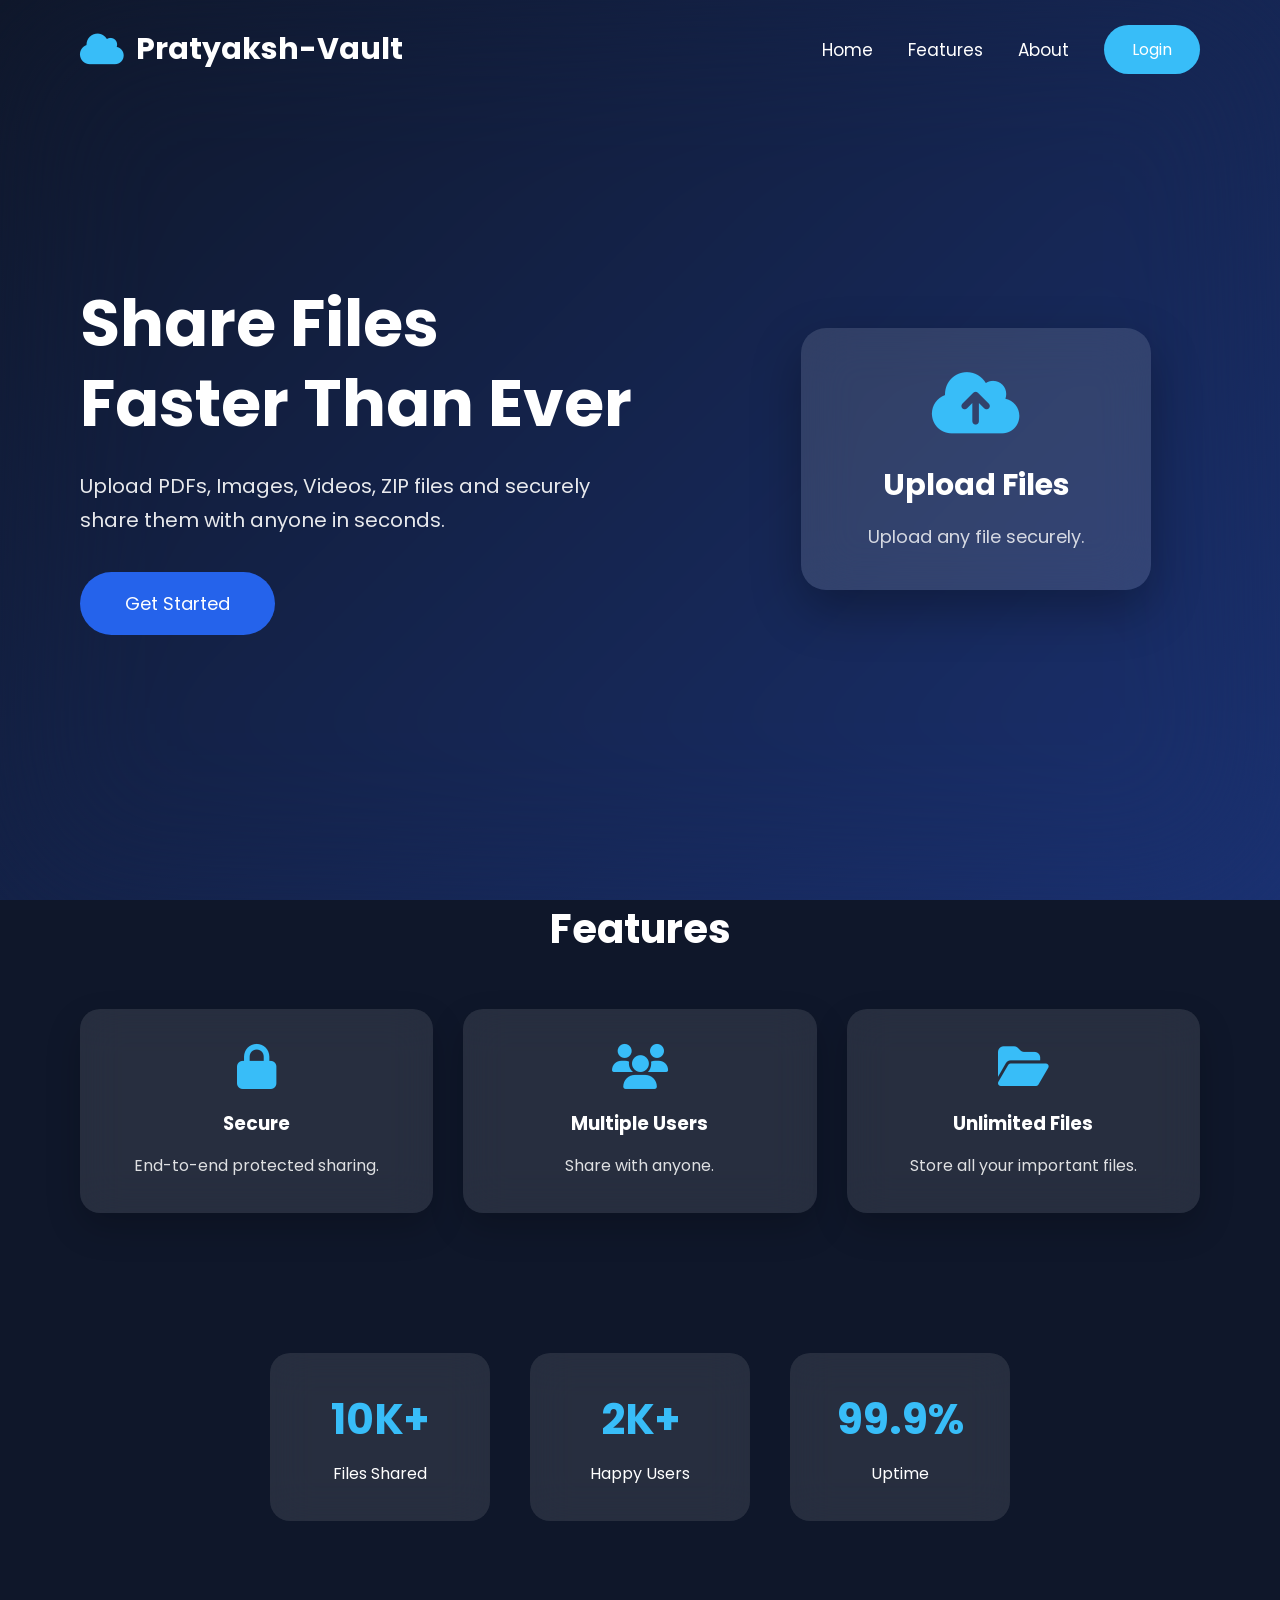
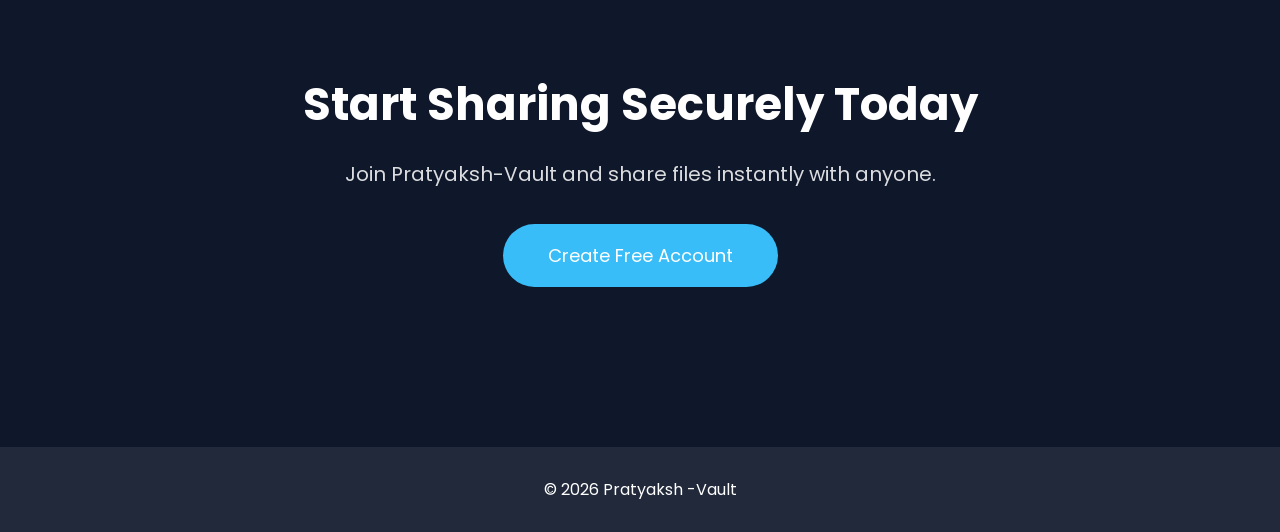
==== index.html @ 482f6356 "Update index.html" ====
<!DOCTYPE html>
<html lang="en">
<head>
    <meta charset="UTF-8">
    <meta name="viewport" content="width=device-width, initial-scale=1.0">
    <title>Pratyaksh-Vault</title>
<link rel="manifest" href="manifest.json">
    <meta name="theme-color" content="#0b1f3a">
    <link rel="stylesheet" href="css/style.css">

    <!-- Google Font -->
    <link href="https://fonts.googleapis.com/css2?family=Poppins:wght@300;400;500;600;700&display=swap" rel="stylesheet">

    <!-- Font Awesome -->
    <link rel="stylesheet"
    href="https://cdnjs.cloudflare.com/ajax/libs/font-awesome/6.7.2/css/all.min.css">
<link rel="icon" type="image/png" href="icon-192.png">

</head>

<body>
<div id="installOverlay" style="
display:none;
position:fixed;
top:0;
left:0;
width:100%;
height:100%;
background:#0b1f3a;
color:white;
z-index:99999;
justify-content:center;
align-items:center;
flex-direction:column;
text-align:center;
padding:20px;">

<img src="icon-192.png" width="120">

<h1>Pratyaksh Vault</h1>

<p>
Install the app for the best and fastest experience.
</p>

<button id="installNow" style="
padding:15px 35px;
font-size:18px;
border:none;
border-radius:10px;
background:#2196F3;
color:white;
cursor:pointer;
margin-top:20px;">

📲 Install Now

</button>

<br><br>

<button id="continueBrowser" style="
padding:10px 25px;
border:none;
border-radius:8px;
cursor:pointer;">

Continue in Browser

</button>

</div>

<div class="background"></div>

<header>

    <div class="logo">
        <i class="fa-solid fa-cloud"></i>
        Pratyaksh-Vault
    </div>

    <nav>

        <a href="#">Home</a>
        <a href="#">Features</a>
        <a href="#">About</a>
<button id="installBtn" style="display:none;">
Install App
</button>
        <button class="login-btn">
            Login
        </button>

    </nav>

</header>

<section class="hero">

    <div class="left">

        <h1>
            Share Files <br>
            Faster Than Ever
        </h1>

        <p>

            Upload PDFs, Images, Videos, ZIP files and
            securely share them with anyone in seconds.

        </p>

        <button class="start">

            Get Started

        </button>

    </div>

    <div class="right">

        <div class="card">

            <i class="fa-solid fa-cloud-arrow-up"></i>

            <h2>Upload Files</h2>

            <p>

                Upload any file securely.

            </p>

        </div>

    </div>

</section>

<section class="features">

    <h2>Features</h2>

    <div class="grid">

        <div class="box">
            <i class="fa-solid fa-lock"></i>
            <h3>Secure</h3>
            <p>End-to-end protected sharing.</p>
        </div>

        <div class="box">
            <i class="fa-solid fa-users"></i>
            <h3>Multiple Users</h3>
            <p>Share with anyone.</p>
        </div>

        <div class="box">
            <i class="fa-solid fa-folder-open"></i>
            <h3>Unlimited Files</h3>
            <p>Store all your important files.</p>
        </div>

    </div>

</section>
<!-- Statistics -->

<section class="stats">

    <div class="stat-card">
        <h2>10K+</h2>
        <p>Files Shared</p>
    </div>

    <div class="stat-card">
        <h2>2K+</h2>
        <p>Happy Users</p>
    </div>

    <div class="stat-card">
        <h2>99.9%</h2>
        <p>Uptime</p>
    </div>

</section>
<!-- Call To Action -->

<section class="cta">

    <h2>Start Sharing Securely Today</h2>

    <p>
        Join Pratyaksh-Vault and share files instantly with anyone.
    </p>

    <button class="cta-btn">Create Free Account</button>

</section>
<footer>

© 2026 Pratyaksh -Vault 

</footer>

<script src="js/script.js"></script>
<script src="js/install.js"></script>
</body>
</html>
---- css/style.css ----
/* ===========================
   CloudShare Pro
   Modern Glassmorphism Design
=========================== */

*{
    margin:0;
    padding:0;
    box-sizing:border-box;
    font-family:'Poppins',sans-serif;
}

body{
    background:#0f172a;
    color:white;
    overflow-x:hidden;
}

/* Animated Background */

.background{
    position:fixed;
    width:100%;
    height:100%;
    background:linear-gradient(
        135deg,
        #0f172a,
        #1e3a8a,
        #7c3aed,
        #2563eb
    );
    background-size:400% 400%;
    animation:gradient 12s ease infinite;
    z-index:-2;
}

.background::before{
    content:"";
    position:absolute;
    width:100%;
    height:100%;
    backdrop-filter:blur(80px);
}

@keyframes gradient{

0%{
background-position:0% 50%;
}

50%{
background-position:100% 50%;
}

100%{
background-position:0% 50%;
}

}

/* Navbar */

header{

display:flex;

justify-content:space-between;

align-items:center;

padding:25px 80px;

}

.logo{

font-size:30px;

font-weight:700;

display:flex;

gap:12px;

align-items:center;

color:white;

}

.logo i{

color:#38bdf8;

font-size:35px;

}

nav{

display:flex;

align-items:center;

gap:35px;

}

nav a{

text-decoration:none;

color:white;

font-size:17px;

transition:.3s;

}

nav a:hover{

color:#38bdf8;

}

.login-btn{

padding:12px 28px;

border:none;

border-radius:30px;

background:#38bdf8;

color:white;

font-size:16px;

cursor:pointer;

transition:.3s;

}

.login-btn:hover{

transform:translateY(-3px);

box-shadow:0 10px 30px rgba(56,189,248,.4);

}

/* Hero */

.hero{

display:flex;

justify-content:space-between;

align-items:center;

padding:80px;

min-height:80vh;

}

.left{

width:50%;

}

.left h1{

font-size:65px;

line-height:80px;

margin-bottom:25px;

}

.left p{

font-size:20px;

line-height:34px;

opacity:.9;

margin-bottom:35px;

}

.start{

padding:18px 45px;

border:none;

border-radius:40px;

background:#2563eb;

font-size:18px;

color:white;

cursor:pointer;

transition:.4s;

}

.start:hover{

transform:scale(1.05);

box-shadow:0 15px 35px rgba(37,99,235,.5);

}

/* Upload Card */

.right{

display:flex;

justify-content:center;

align-items:center;

width:40%;

}

.card{

width:350px;

padding:40px;

border-radius:25px;

background:rgba(255,255,255,.12);

backdrop-filter:blur(25px);

text-align:center;

box-shadow:0 20px 50px rgba(0,0,0,.3);

transition:.4s;

}

.card:hover{

transform:translateY(-15px);

}

.card i{

font-size:70px;

color:#38bdf8;

margin-bottom:25px;

}

.card h2{

margin-bottom:15px;

font-size:30px;

}

.card p{

font-size:18px;

opacity:.8;

}
/* ===========================
   Features
=========================== */

.features{
    padding:80px;
    text-align:center;
}

.features h2{
    font-size:40px;
    margin-bottom:50px;
}

.grid{
    display:grid;
    grid-template-columns:repeat(auto-fit,minmax(250px,1fr));
    gap:30px;
}

.box{

    background:rgba(255,255,255,.10);

    backdrop-filter:blur(20px);

    padding:35px;

    border-radius:20px;

    transition:.4s;

    box-shadow:0 15px 35px rgba(0,0,0,.2);

}

.box:hover{

    transform:translateY(-12px);

}

.box i{

    font-size:45px;

    color:#38bdf8;

    margin-bottom:20px;

}

.box h3{

    margin-bottom:15px;

}

.box p{

    opacity:.85;

}

/* ===========================
   Statistics
=========================== */

.stats{

display:flex;

justify-content:center;

gap:40px;

padding:60px;

flex-wrap:wrap;

}

.stat-card{

background:rgba(255,255,255,.1);

padding:35px;

border-radius:20px;

width:220px;

text-align:center;

backdrop-filter:blur(20px);

transition:.3s;

}

.stat-card:hover{

transform:scale(1.05);

}

.stat-card h2{

font-size:42px;

color:#38bdf8;

margin-bottom:10px;

}

/* ===========================
   CTA
=========================== */

.cta{

padding:90px 20px;

text-align:center;

}

.cta h2{

font-size:45px;

margin-bottom:20px;

}

.cta p{

font-size:20px;

opacity:.85;

margin-bottom:35px;

}

.cta-btn{

padding:18px 45px;

border:none;

border-radius:40px;

background:#38bdf8;

color:white;

font-size:18px;

cursor:pointer;

transition:.3s;

}

.cta-btn:hover{

transform:scale(1.08);

box-shadow:0 10px 30px rgba(56,189,248,.4);

}

/* ===========================
   Footer
=========================== */

footer{

padding:30px;

text-align:center;

background:rgba(255,255,255,.08);

margin-top:70px;

}

/* ===========================
   Responsive
=========================== */

@media(max-width:900px){

header{

padding:20px;

flex-direction:column;

gap:20px;

}

.hero{

flex-direction:column;

text-align:center;

padding:40px 20px;

}

.left,.right{

width:100%;

}

.left h1{

font-size:45px;

line-height:55px;

}

.left p{

font-size:18px;

}

.card{

margin-top:40px;

width:100%;

max-width:350px;

}

.features{

padding:50px 20px;

}

.stats{

padding:40px 20px;

}

}
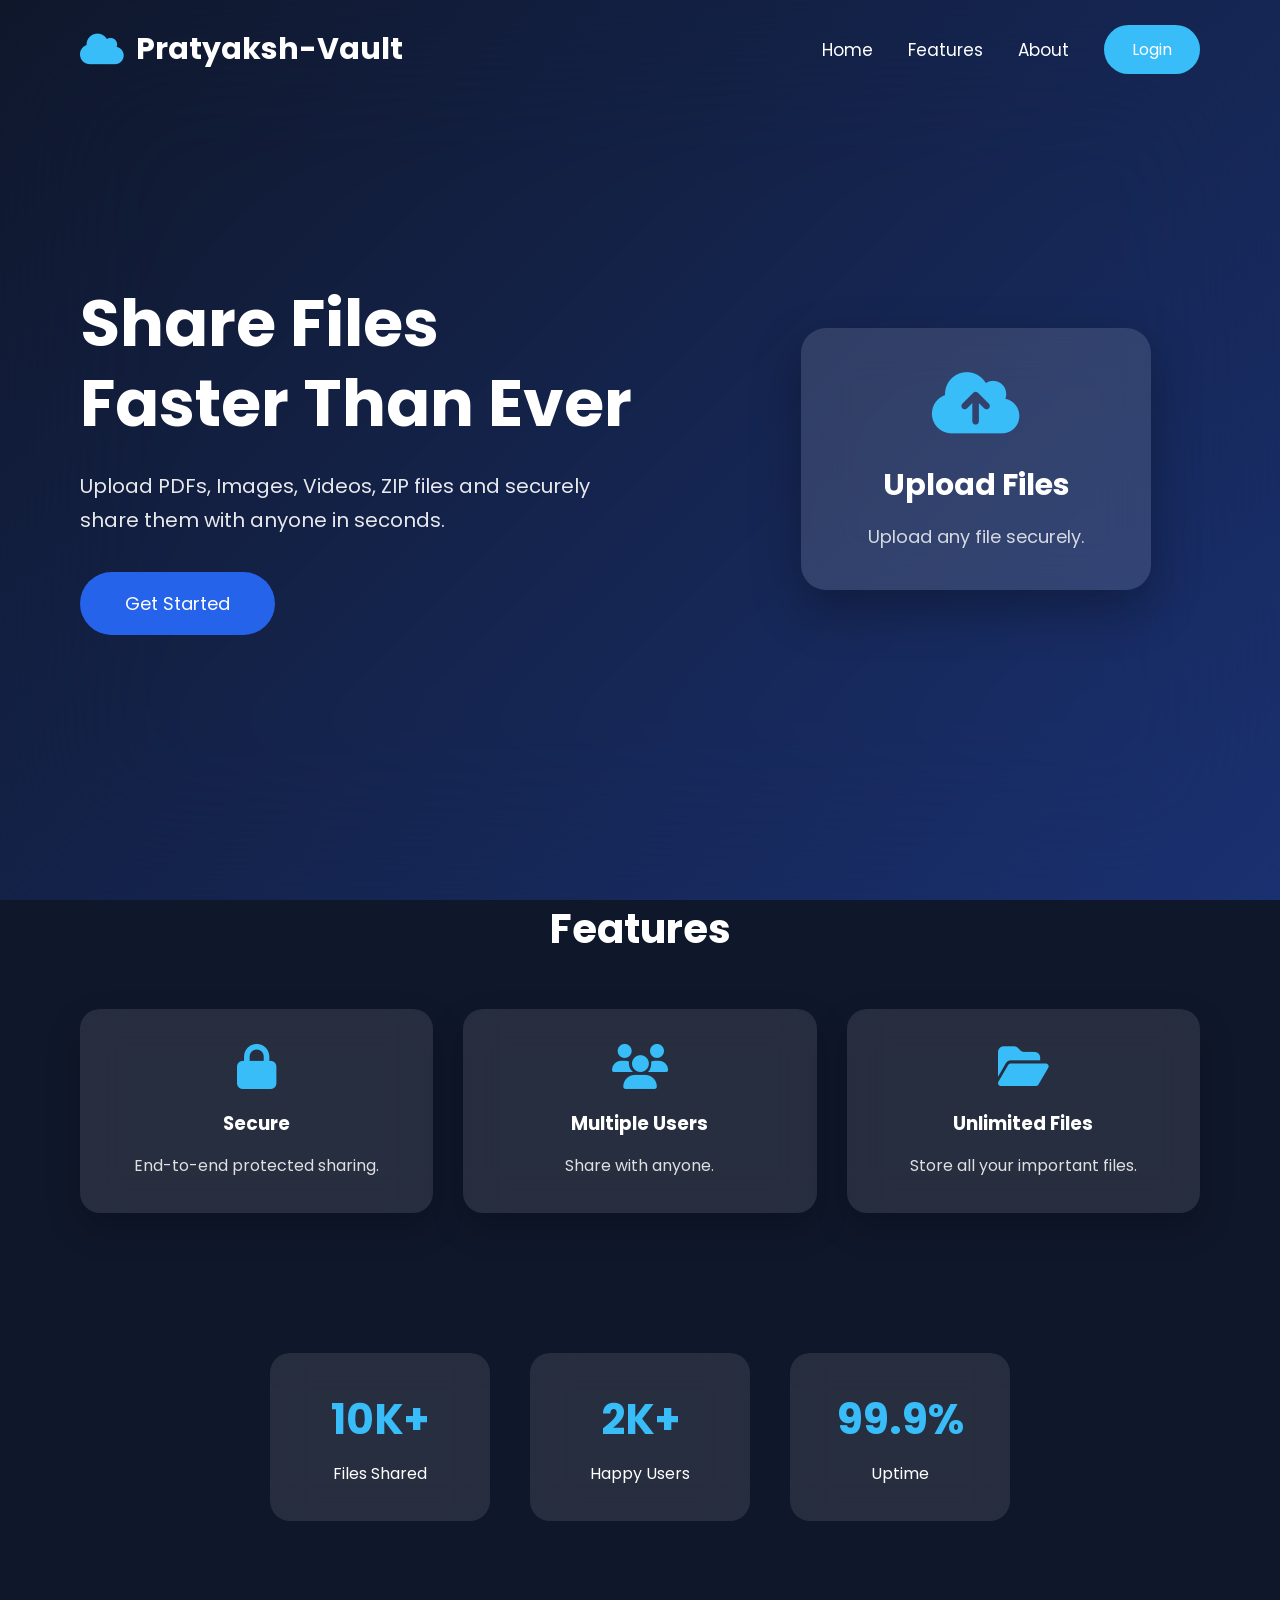
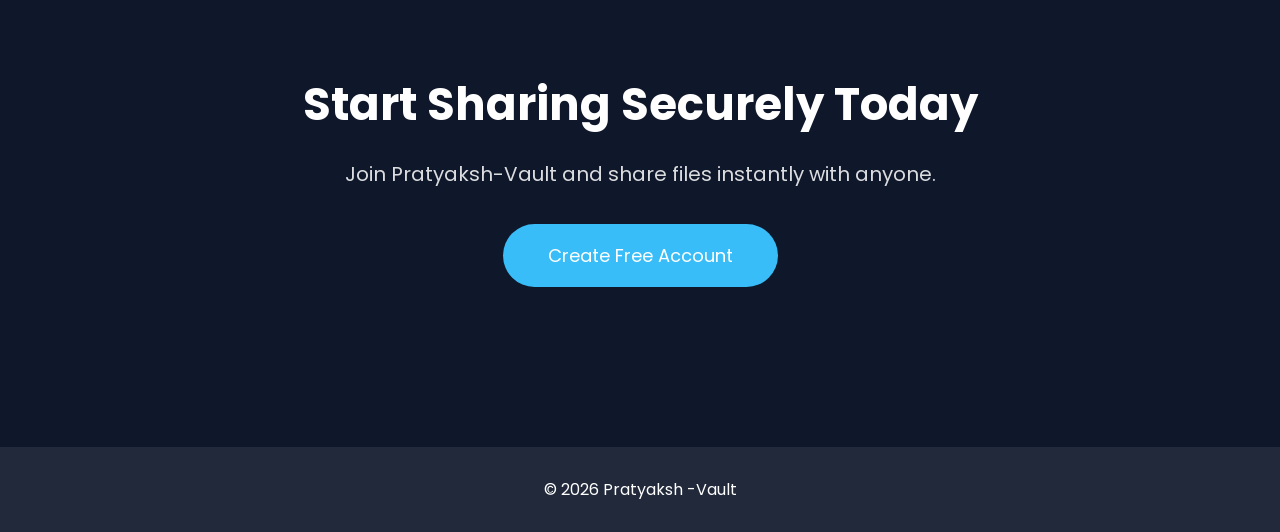
==== commit 9f1d13b4: "Update index.html" ====
--- a/index.html
+++ b/index.html
@@ -18,58 +18,8 @@
 
 </head>
 
-<body>
-<div id="installOverlay" style="
-display:none;
-position:fixed;
-top:0;
-left:0;
-width:100%;
-height:100%;
-background:#0b1f3a;
-color:white;
-z-index:99999;
-justify-content:center;
-align-items:center;
-flex-direction:column;
-text-align:center;
-padding:20px;">
-
-<img src="icon-192.png" width="120">
-
-<h1>Pratyaksh Vault</h1>
-
-<p>
-Install the app for the best and fastest experience.
-</p>
-
-<button id="installNow" style="
-padding:15px 35px;
-font-size:18px;
-border:none;
-border-radius:10px;
-background:#2196F3;
-color:white;
-cursor:pointer;
-margin-top:20px;">
-
-📲 Install Now
-
-</button>
-
-<br><br>
-
-<button id="continueBrowser" style="
-padding:10px 25px;
-border:none;
-border-radius:8px;
-cursor:pointer;">
-
-Continue in Browser
-
-</button>
-
-</div>
+<body>
+
 
 <div class="background"></div>
 
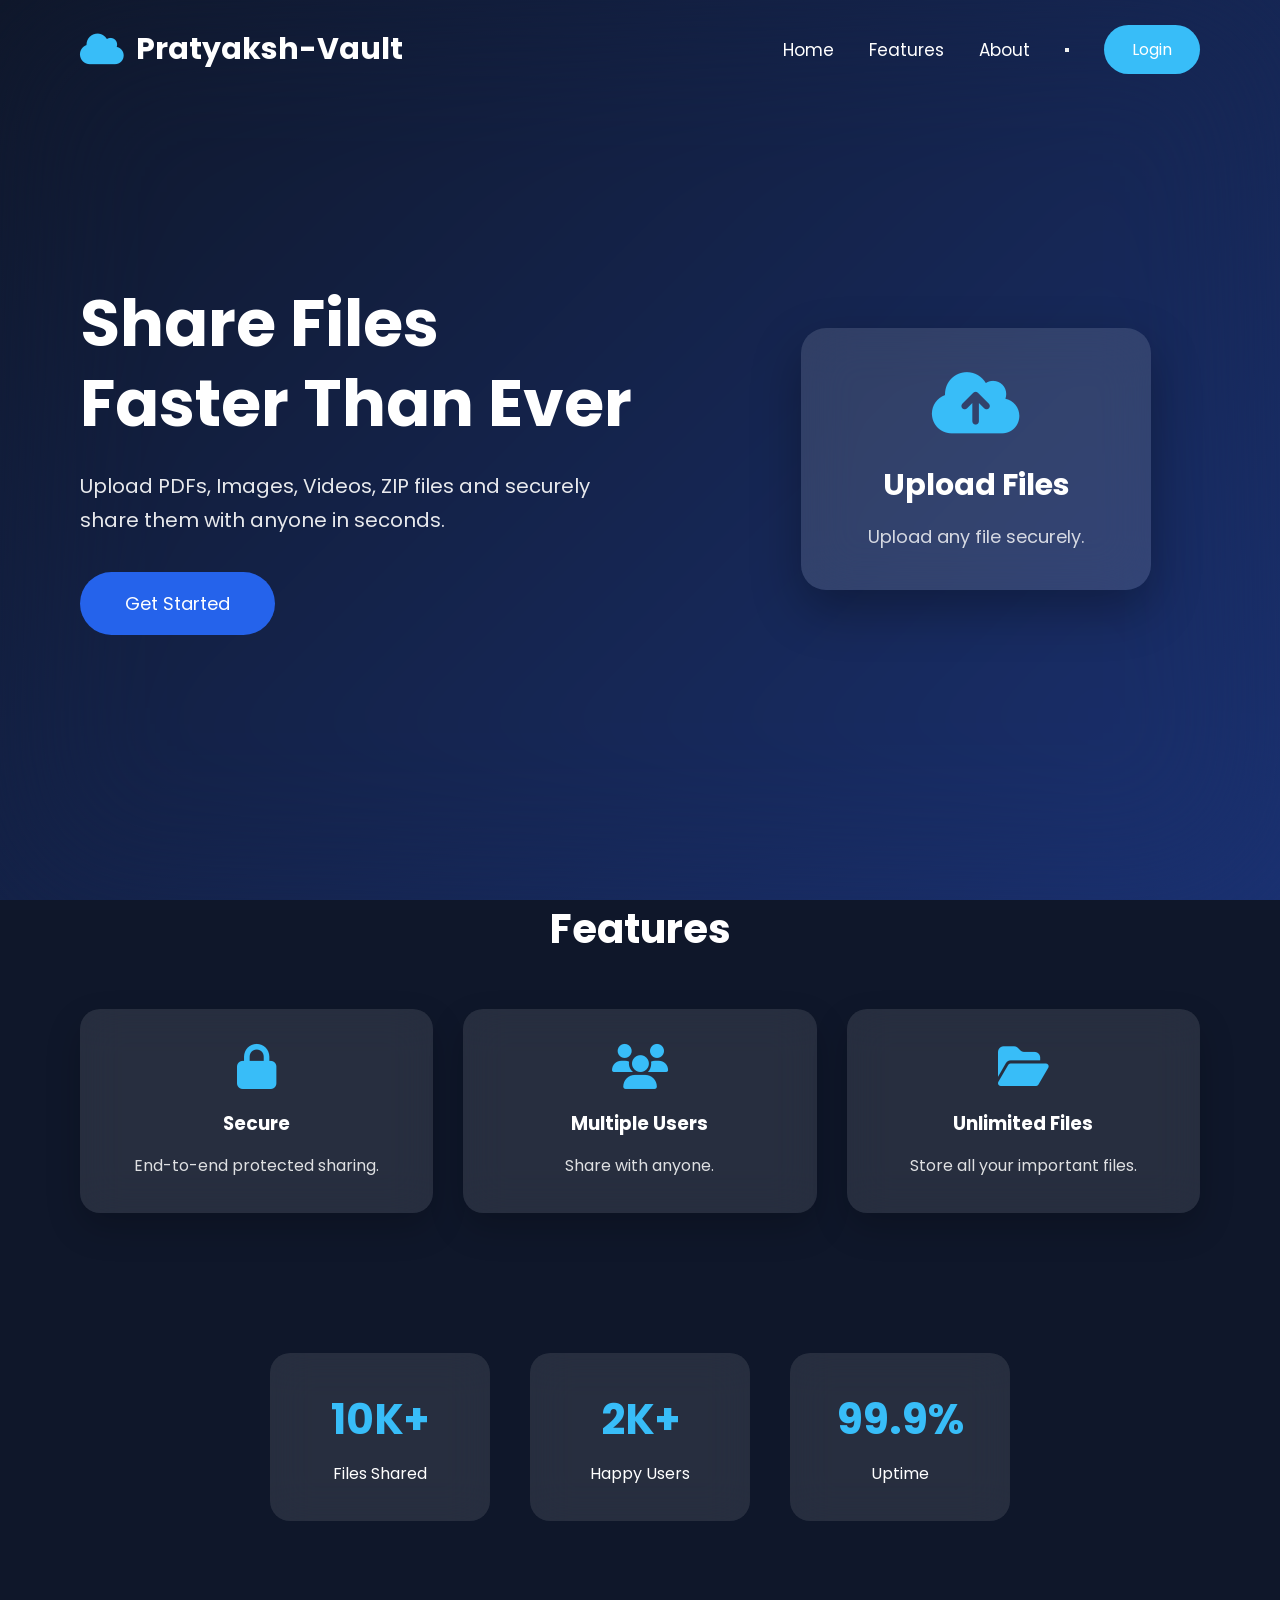
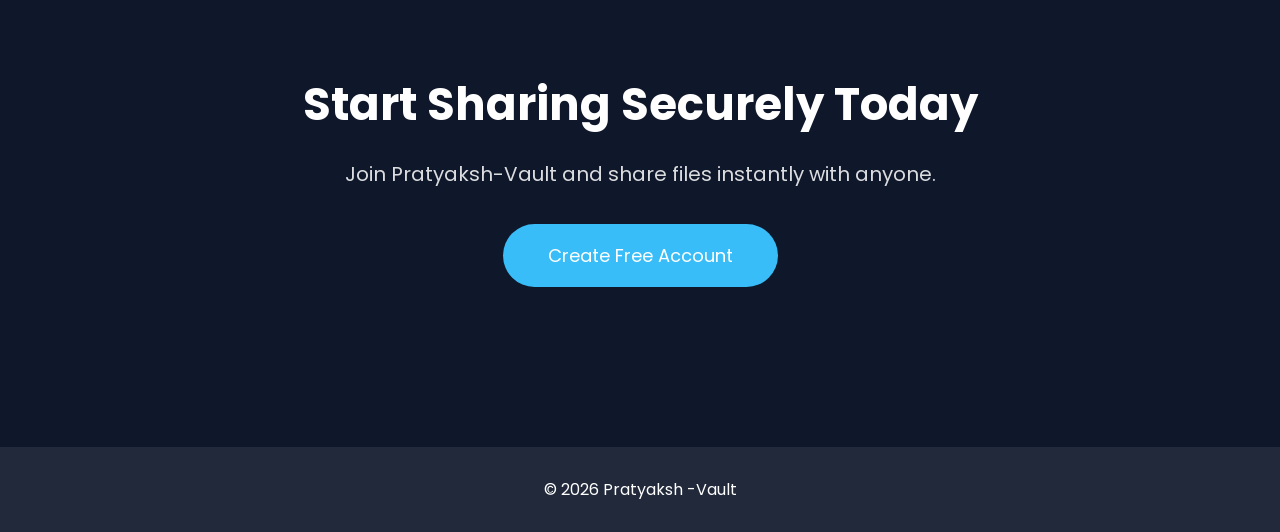
==== commit d3513239: "Update index.html" ====
--- a/index.html
+++ b/index.html
@@ -35,8 +35,7 @@
         <a href="#">Home</a>
         <a href="#">Features</a>
         <a href="#">About</a>
-<button id="installBtn" style="display:none;">
-Install App
+<button id="installBtn" style="display:inline-block;">
 </button>
         <button class="login-btn">
             Login
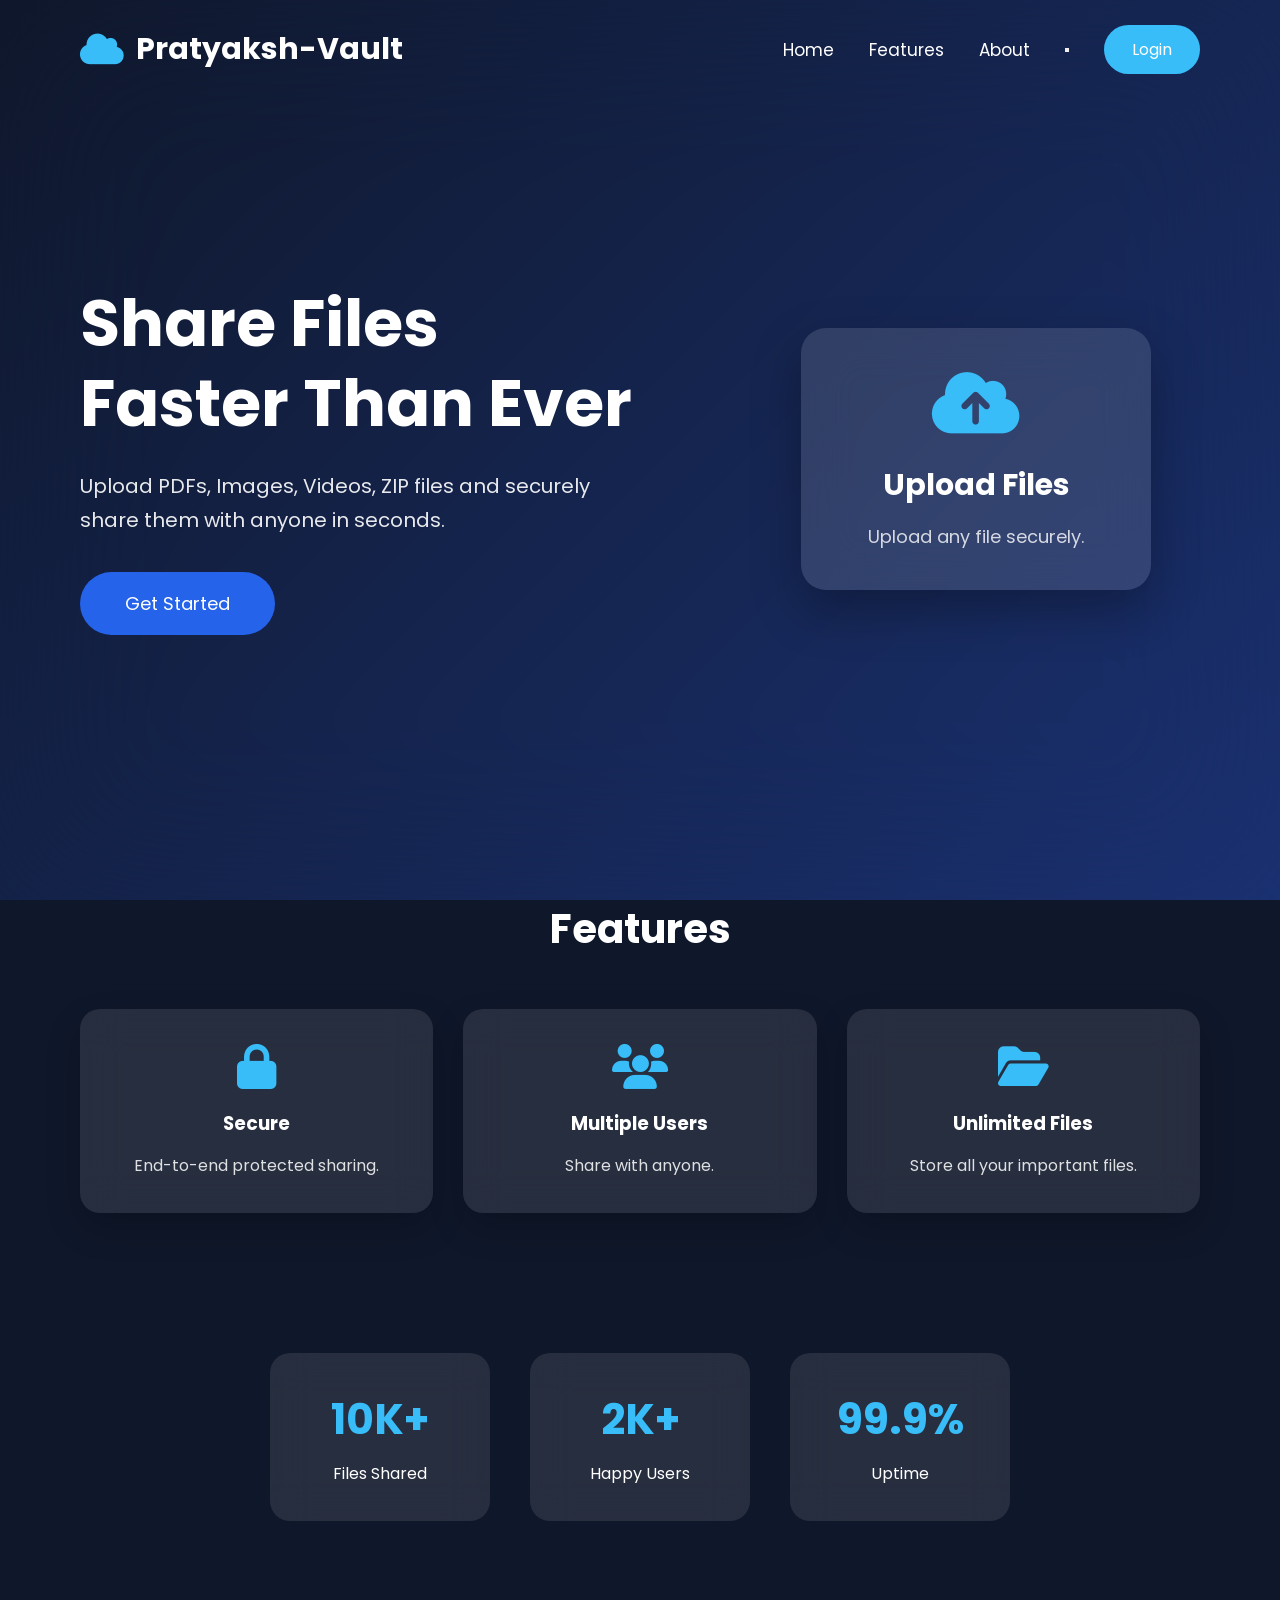
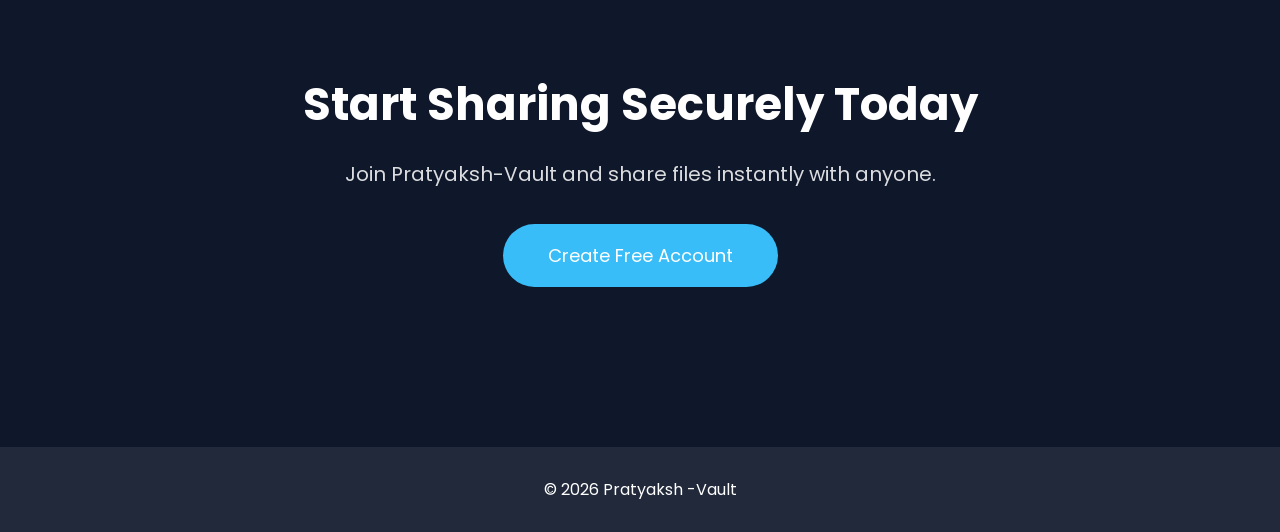
==== commit e9fa1e94: "Update index.html" ====
--- a/index.html
+++ b/index.html
@@ -35,7 +35,7 @@
         <a href="#">Home</a>
         <a href="#">Features</a>
         <a href="#">About</a>
-<button id="installBtn" style="display:inline-block;">
+<button id="installBtn">
 </button>
         <button class="login-btn">
             Login
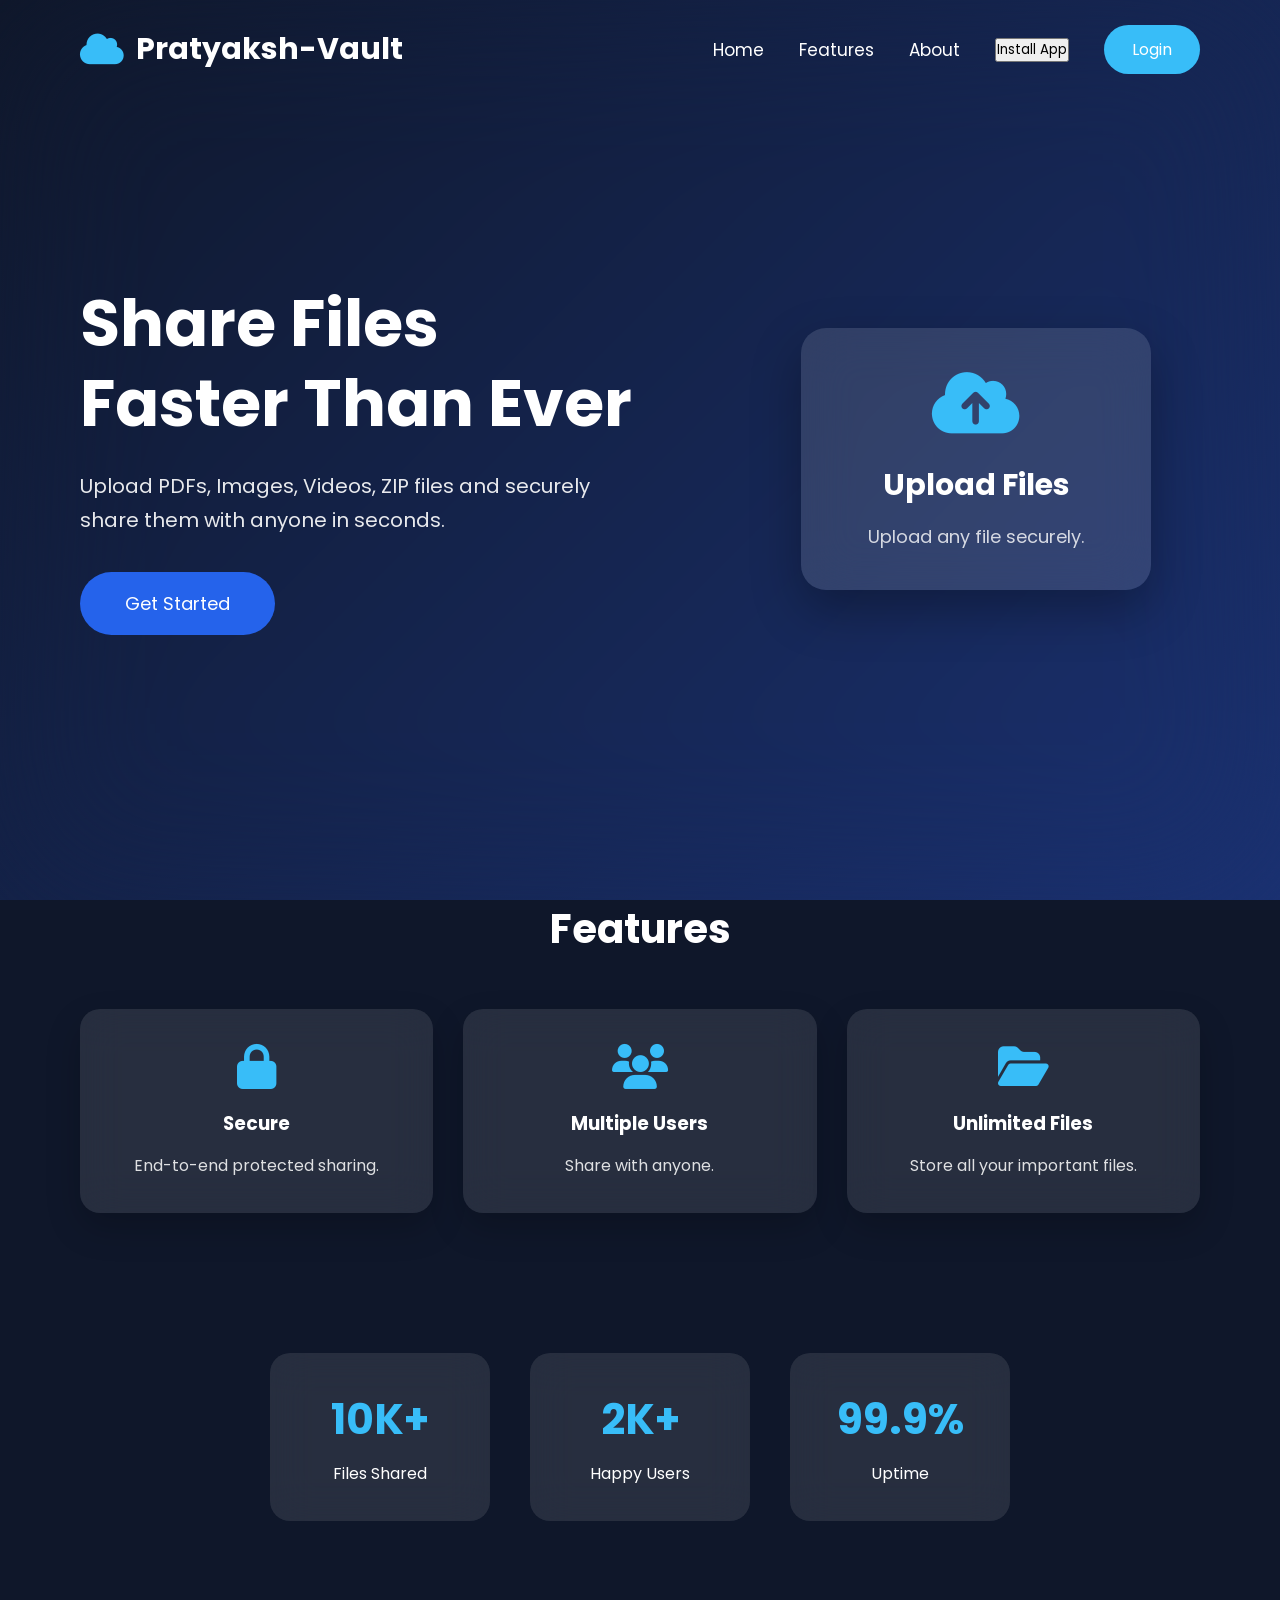
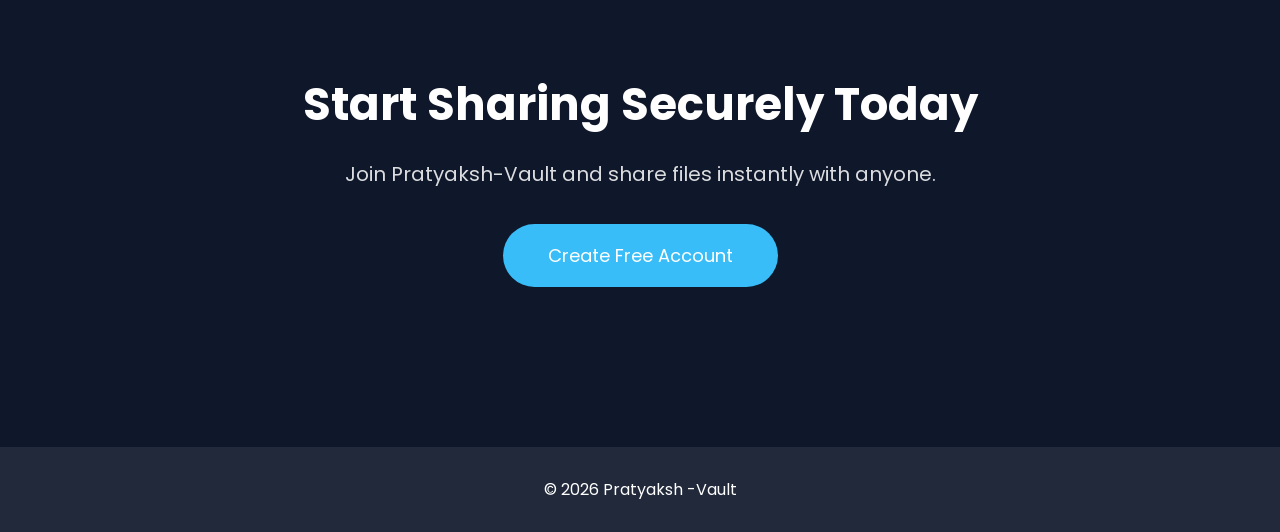
==== commit 7ac3a546: "Update index.html" ====
--- a/index.html
+++ b/index.html
@@ -36,6 +36,7 @@
         <a href="#">Features</a>
         <a href="#">About</a>
 <button id="installBtn">
+    Install App
 </button>
         <button class="login-btn">
             Login
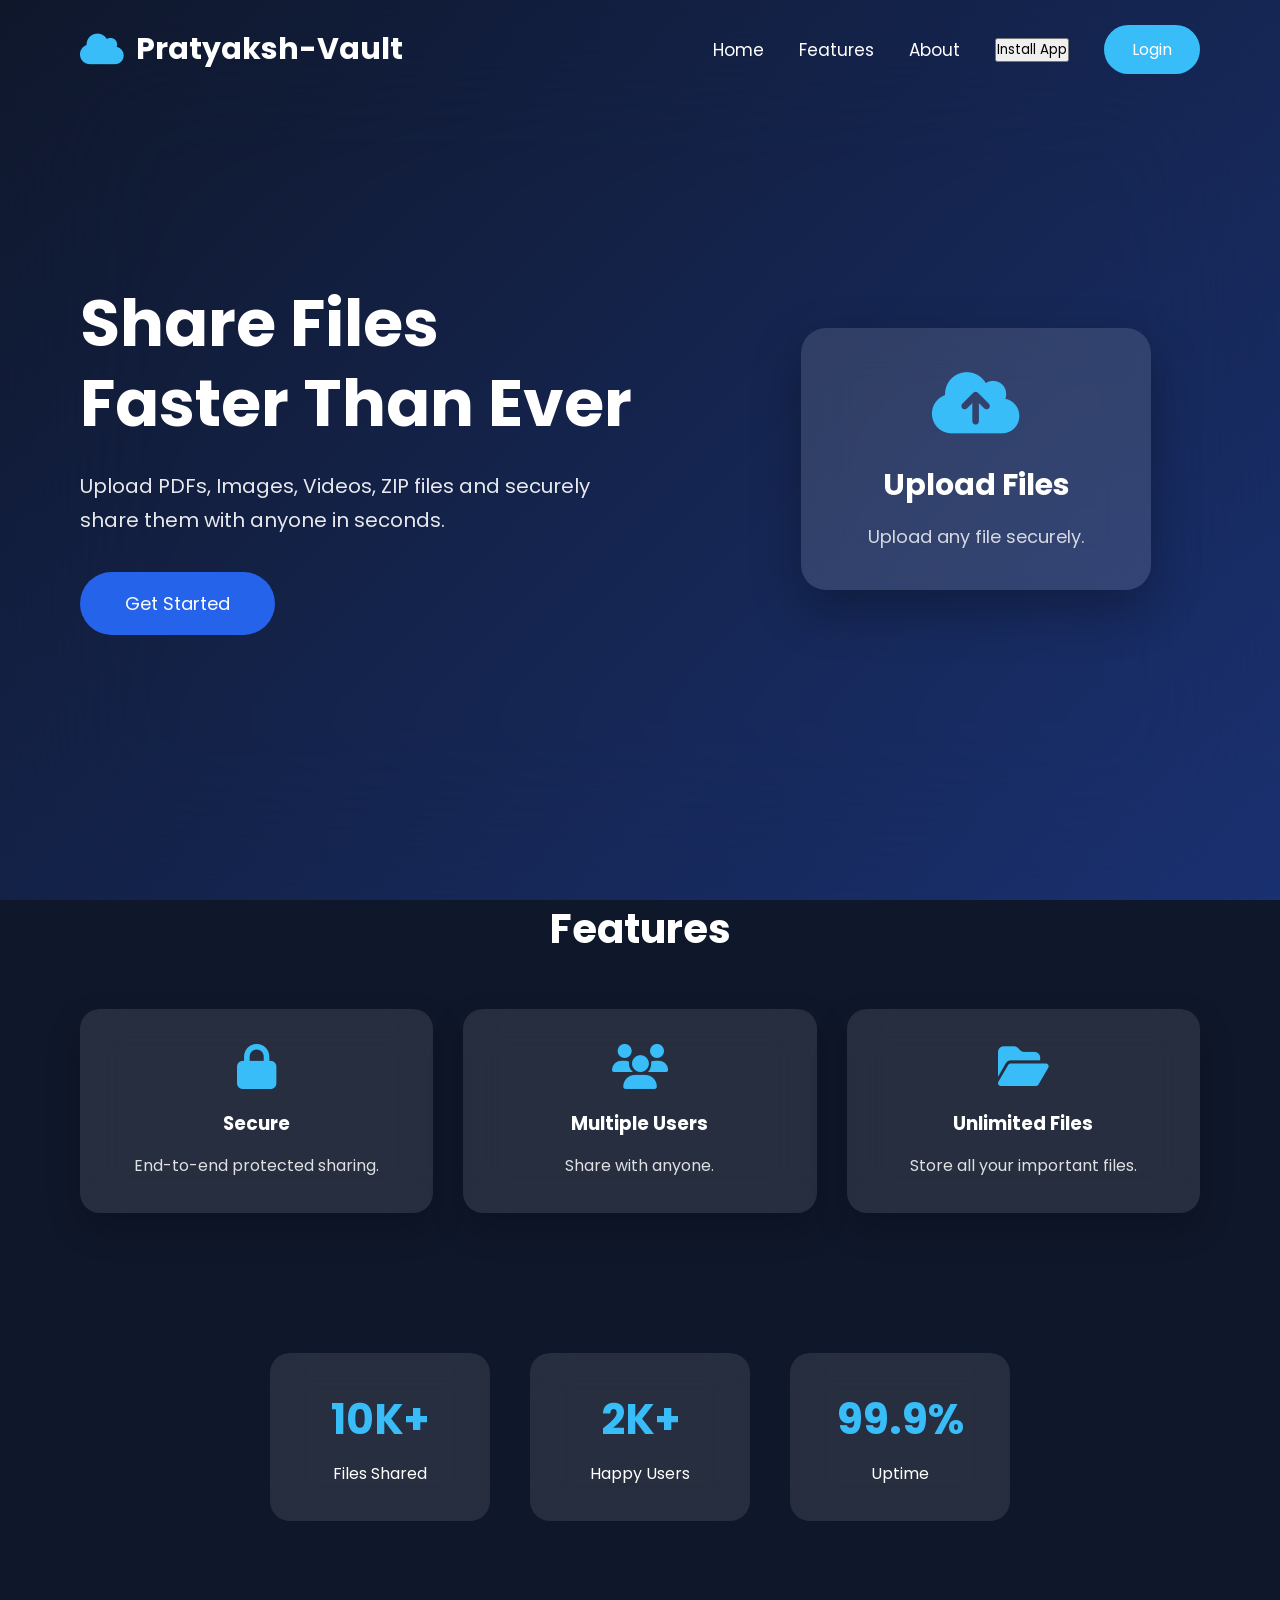
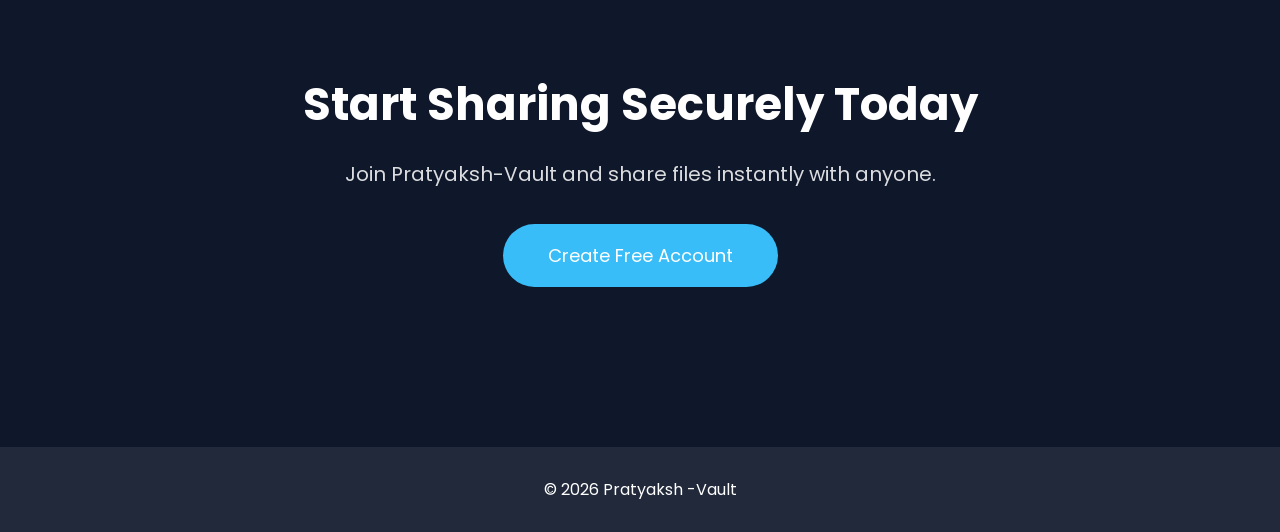
==== commit 0f8beb6b: "Update index.html" ====
--- a/index.html
+++ b/index.html
@@ -33,8 +33,8 @@
     <nav>
 
         <a href="#">Home</a>
-        <a href="#">Features</a>
-        <a href="#">About</a>
+        <a href="feature.html">Features</a>
+        <a href="about.html">About</a>
 <button id="installBtn">
     Install App
 </button>
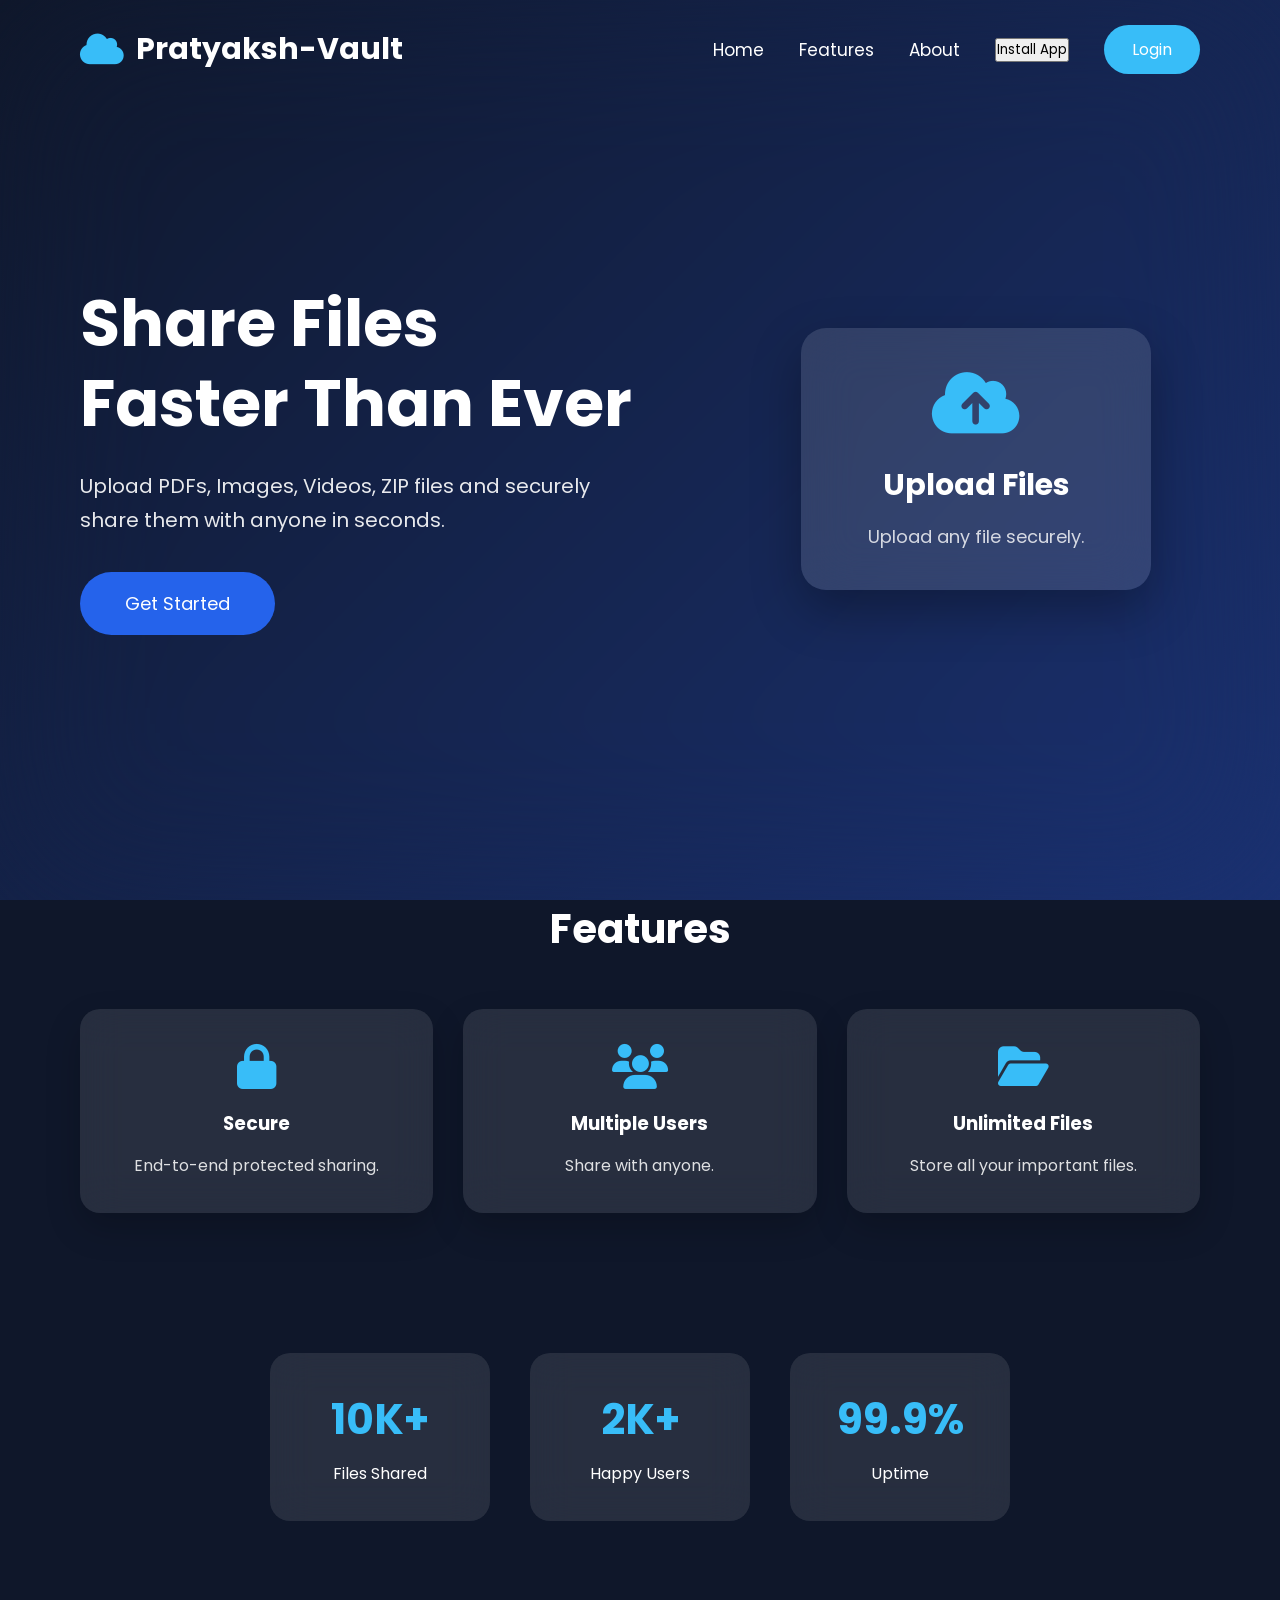
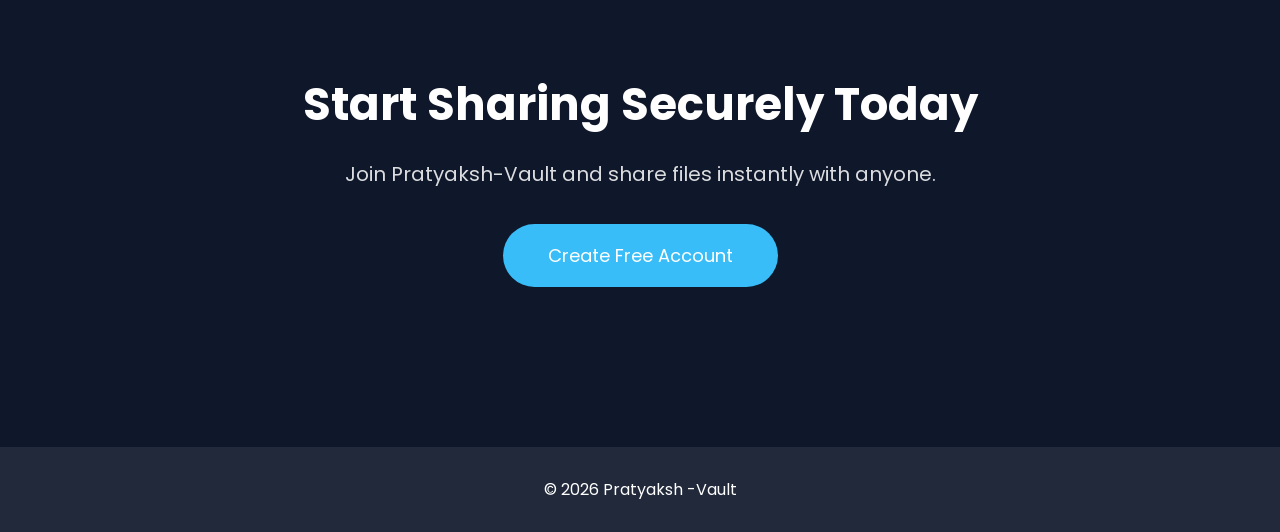
==== commit cc30f57a: "Update index.html" ====
--- a/index.html
+++ b/index.html
@@ -33,8 +33,8 @@
     <nav>
 
         <a href="#">Home</a>
-        <a href="feature.html">Features</a>
-        <a href="about.html">About</a>
+        <a href="featureBtn">Features</a>
+        <a href="aboutBtn">About</a>
 <button id="installBtn">
     Install App
 </button>
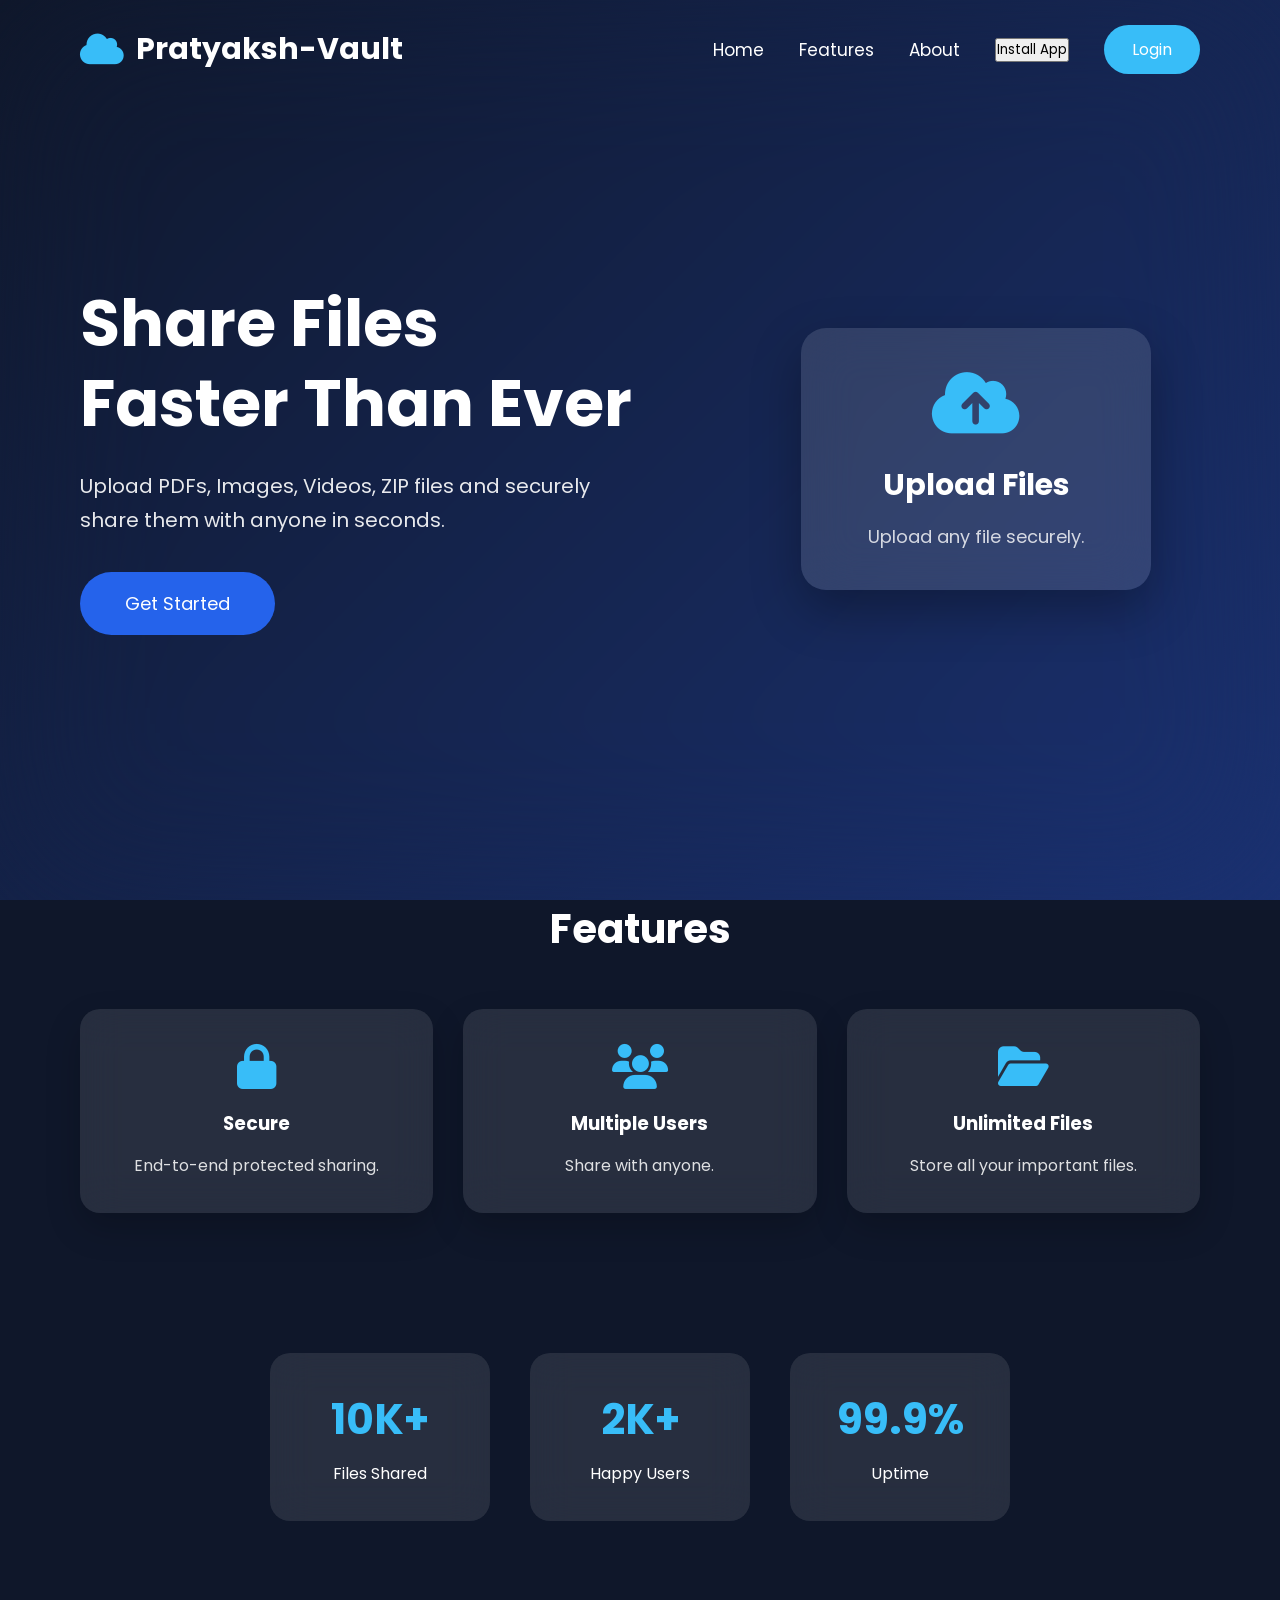
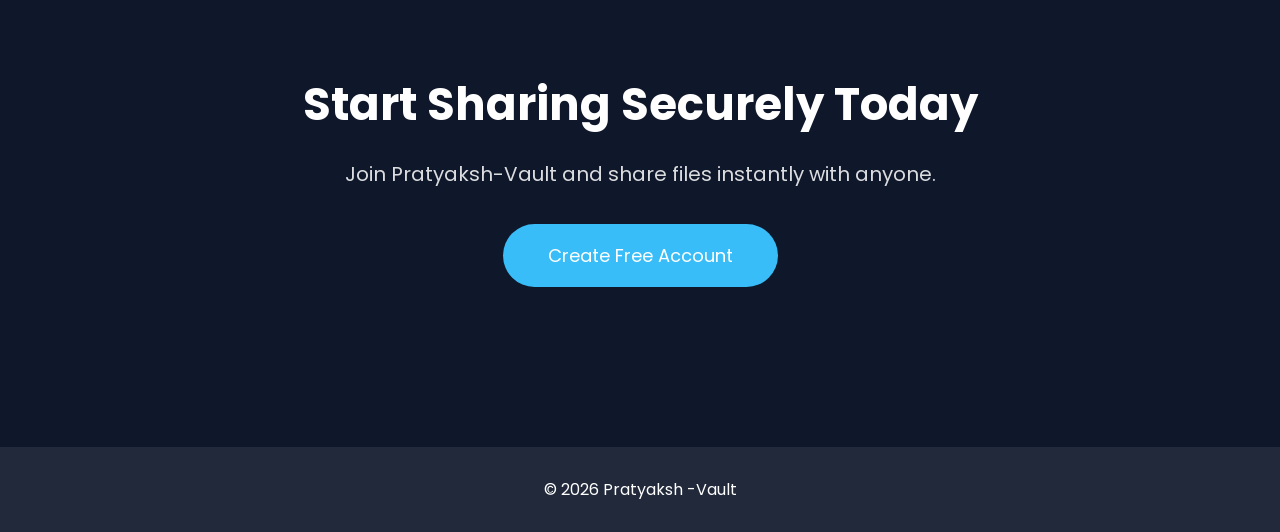
==== commit 86606d80: "Update index.html" ====
--- a/index.html
+++ b/index.html
@@ -33,8 +33,8 @@
     <nav>
 
         <a href="#">Home</a>
-        <a href="featureBtn">Features</a>
-        <a href="aboutBtn">About</a>
+        <a href="features.html">Features</a>
+        <a href="about.html">About</a>
 <button id="installBtn">
     Install App
 </button>
